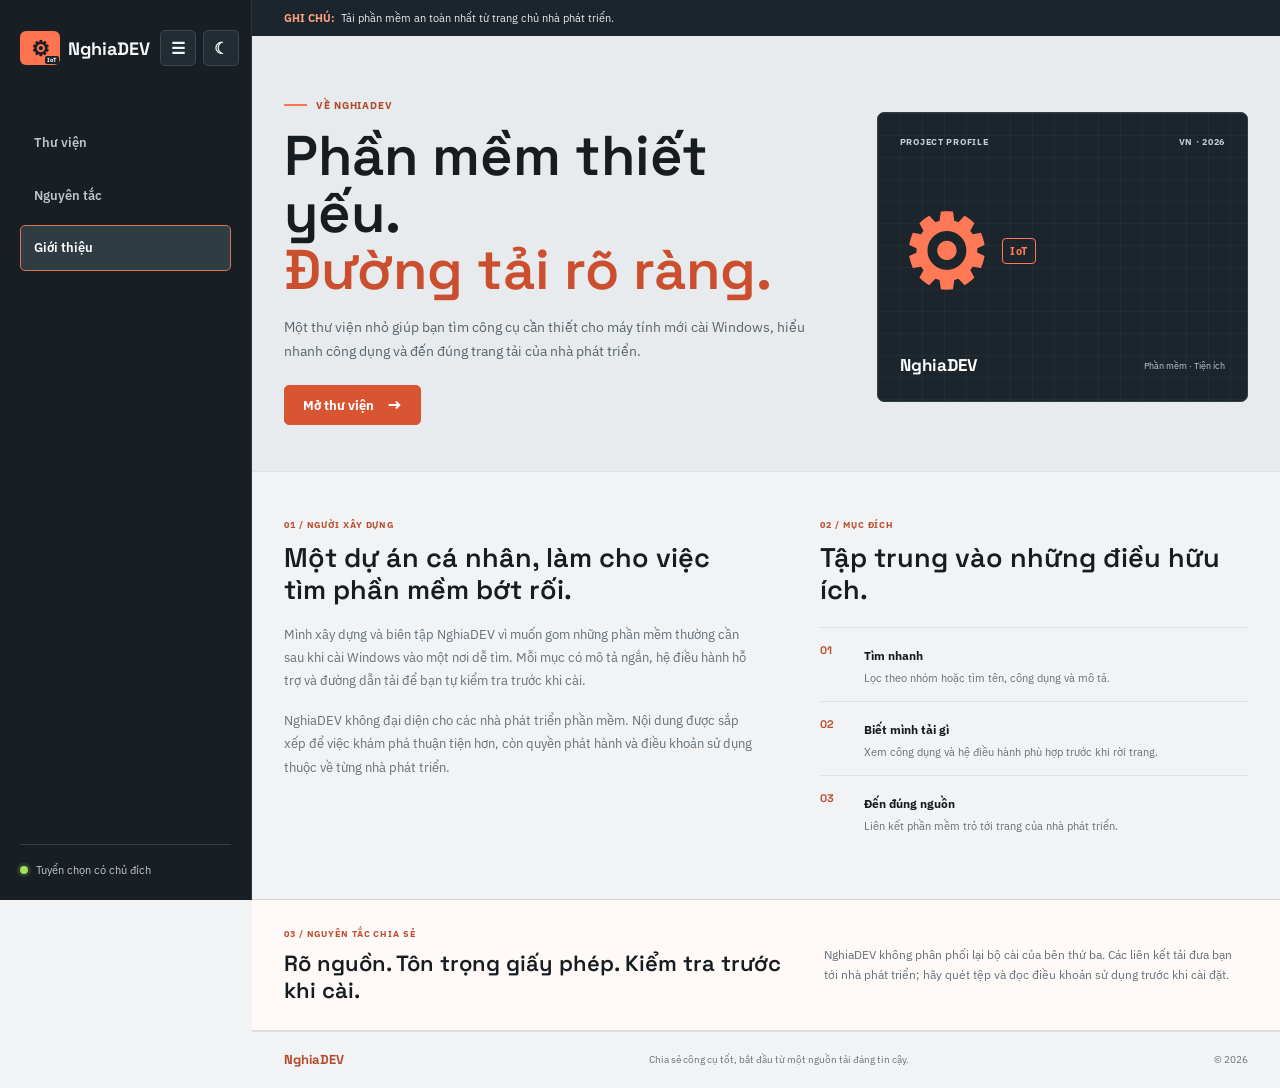
==== about.html @ 6b72adba "Add files via upload" ====
<!doctype html>
<html lang="vi">
<head>
  <meta charset="utf-8">
  <meta name="viewport" content="width=device-width, initial-scale=1">
  <meta name="theme-color" content="#f2f5f7">
  <meta name="description" content="Giới thiệu người xây dựng NghiaDEV, mục đích thư viện và nguyên tắc chia sẻ phần mềm an toàn.">
  <title>Giới thiệu — NghiaDEV</title>
  <link rel="preconnect" href="https://fonts.googleapis.com">
  <link rel="preconnect" href="https://fonts.gstatic.com" crossorigin>
  <link href="https://fonts.googleapis.com/css2?family=IBM+Plex+Sans:wght@400;500;600;700&family=Space+Grotesk:wght@500;600;700&display=swap" rel="stylesheet">
  <link href="https://cdn.jsdelivr.net/npm/bootstrap@5.3.3/dist/css/bootstrap.min.css" rel="stylesheet" integrity="sha384-QWTKZyjpPEjISv5WaRU9OFeRpok6YctnYmDr5pNlyT2bRjXh0JMhjY6hW+ALEwIH" crossorigin="anonymous">
  <link rel="stylesheet" href="style.css">
</head>
<body>
  <div class="topline"><strong>GHI CHÚ:</strong>&nbsp; Tải phần mềm an toàn nhất từ trang chủ nhà phát triển.</div>
  <header class="site-header">
    <div class="wrap header-inner">
      <div class="sidebar-top">
        <a class="brand" href="index.html#top" aria-label="NghiaDEV, về đầu trang"><span class="brand-mark" aria-hidden="true"><span class="brand-gear">⚙</span><span class="brand-iot">IoT</span></span> NghiaDEV</a>
        <div class="header-tools">
          <button class="header-tool nav-toggle" id="nav-toggle" type="button" aria-controls="header-nav" aria-expanded="true" aria-label="Thu gọn menu" title="Thu gọn menu"><span aria-hidden="true">☰</span></button>
          <button class="header-tool theme-toggle" id="theme-toggle" type="button" aria-pressed="false" aria-label="Bật giao diện tối" title="Bật giao diện tối"><span id="theme-icon" aria-hidden="true">☾</span></button>
        </div>
      </div>
      <nav class="header-nav" id="header-nav" aria-label="Điều hướng chính">
        <a href="index.html#thu-vien">Thư viện</a>
        <a href="index.html#nguyen-tac">Nguyên tắc</a>
        <a href="about.html" aria-current="page">Giới thiệu</a>
      </nav>
      <div class="header-note"><span class="status-dot" aria-hidden="true"></span> Tuyển chọn có chủ đích</div>
    </div>
  </header>

  <main class="about-page" id="top">
    <section class="about-hero" aria-labelledby="about-title">
      <div class="wrap about-hero-inner">
        <div>
          <p class="eyebrow">Về NghiaDEV</p>
          <h1 id="about-title">Phần mềm thiết yếu.<br><span>Đường tải rõ ràng.</span></h1>
          <p class="about-lead">Một thư viện nhỏ giúp bạn tìm công cụ cần thiết cho máy tính mới cài Windows, hiểu nhanh công dụng và đến đúng trang tải của nhà phát triển.</p>
          <a class="primary-link about-cta" href="index.html#thu-vien">Mở thư viện <span aria-hidden="true">→</span></a>
        </div>
        <div class="about-poster" aria-label="Hồ sơ dự án NghiaDEV">
          <div class="about-poster-top"><span>PROJECT PROFILE</span><span>VN · 2026</span></div>
          <div class="about-poster-mark" aria-hidden="true"><span>⚙</span><small>IoT</small></div>
          <div class="about-poster-bottom"><strong>NghiaDEV</strong><span>Phần mềm · Tiện ích</span></div>
        </div>
      </div>
    </section>

    <section class="wrap about-content" aria-labelledby="creator-title">
      <div class="about-story">
        <p class="about-kicker">01 / Người xây dựng</p>
        <h2 id="creator-title">Một dự án cá nhân, làm cho việc tìm phần mềm bớt rối.</h2>
        <p>Mình xây dựng và biên tập NghiaDEV vì muốn gom những phần mềm thường cần sau khi cài Windows vào một nơi dễ tìm. Mỗi mục có mô tả ngắn, hệ điều hành hỗ trợ và đường dẫn tải để bạn tự kiểm tra trước khi cài.</p>
        <p>NghiaDEV không đại diện cho các nhà phát triển phần mềm. Nội dung được sắp xếp để việc khám phá thuận tiện hơn, còn quyền phát hành và điều khoản sử dụng thuộc về từng nhà phát triển.</p>
      </div>
      <div class="about-purpose" aria-labelledby="purpose-title">
        <p class="about-kicker">02 / Mục đích</p>
        <h2 id="purpose-title">Tập trung vào những điều hữu ích.</h2>
        <ol class="about-purpose-list">
          <li><span>01</span><div><strong>Tìm nhanh</strong><p>Lọc theo nhóm hoặc tìm tên, công dụng và mô tả.</p></div></li>
          <li><span>02</span><div><strong>Biết mình tải gì</strong><p>Xem công dụng và hệ điều hành phù hợp trước khi rời trang.</p></div></li>
          <li><span>03</span><div><strong>Đến đúng nguồn</strong><p>Liên kết phần mềm trỏ tới trang của nhà phát triển.</p></div></li>
        </ol>
      </div>
    </section>

    <section class="about-principles" aria-label="Nguyên tắc chia sẻ">
      <div class="wrap about-principles-inner">
        <div><p class="about-kicker">03 / Nguyên tắc chia sẻ</p><h2>Rõ nguồn. Tôn trọng giấy phép. Kiểm tra trước khi cài.</h2></div>
        <p>NghiaDEV không phân phối lại bộ cài của bên thứ ba. Các liên kết tải đưa bạn tới nhà phát triển; hãy quét tệp và đọc điều khoản sử dụng trước khi cài đặt.</p>
      </div>
    </section>
  </main>

  <footer class="site-footer"><div class="wrap footer-inner"><span class="footer-brand">NghiaDEV</span><span>Chia sẻ công cụ tốt, bắt đầu từ một nguồn tải đáng tin cậy.</span><span>© 2026</span></div></footer>

  <script src="https://cdn.jsdelivr.net/npm/bootstrap@5.3.3/dist/js/bootstrap.bundle.min.js" integrity="sha384-YvpcrYf0tY3lHB60NNkmXc5s9fDVZLESaAA55NDzOxhy9GkcIdslK1eN7N6jIeHz" crossorigin="anonymous"></script>
  <script>
    const navigation = document.querySelector('#header-nav');
    const navigationToggle = document.querySelector('#nav-toggle');
    const themeToggle = document.querySelector('#theme-toggle');
    const themeIcon = document.querySelector('#theme-icon');

    function setDarkMode(isDark) {
      document.body.classList.toggle('dark-mode', isDark);
      themeToggle.setAttribute('aria-pressed', String(isDark));
      themeToggle.setAttribute('aria-label', isDark ? 'Bật giao diện sáng' : 'Bật giao diện tối');
      themeToggle.title = isDark ? 'Bật giao diện sáng' : 'Bật giao diện tối';
      themeIcon.textContent = isDark ? '☀' : '☾';
      document.querySelector('meta[name="theme-color"]').content = isDark ? '#11181d' : '#f2f5f7';
    }

    try {
      setDarkMode(localStorage.getItem('kho-mem-theme') === 'dark');
    } catch {
      setDarkMode(false);
    }

    themeToggle.addEventListener('click', () => {
      const isDark = !document.body.classList.contains('dark-mode');
      setDarkMode(isDark);
      try {
        localStorage.setItem('kho-mem-theme', isDark ? 'dark' : 'light');
      } catch {
        // Theme switching still works when browser storage is unavailable.
      }
    });

    navigationToggle.addEventListener('click', () => {
      const isExpanded = navigationToggle.getAttribute('aria-expanded') === 'true';
      const nextExpanded = !isExpanded;
      navigationToggle.setAttribute('aria-expanded', String(nextExpanded));
      navigationToggle.setAttribute('aria-label', nextExpanded ? 'Thu gọn menu' : 'Mở menu');
      navigationToggle.title = nextExpanded ? 'Thu gọn menu' : 'Mở menu';

      if (window.matchMedia('(max-width: 760px)').matches) {
        navigation.classList.toggle('is-hidden', !nextExpanded);
      } else {
        document.body.classList.toggle('nav-collapsed', !nextExpanded);
      }
    });
  </script>
</body>
</html>
---- style.css ----
:root {
      color-scheme: light;
      --paper: #f2f5f7;
      --ink: #14212b;
      --muted: #647481;
      --line: #d9e1e7;
      --green: #087f8c;
      --lime: #baf36b;
      --orange: #ff795e;
      --blue: #dceefa;
      --white: #fff;
      --heading: "Space Grotesk", "Trebuchet MS", sans-serif;
      --body: "IBM Plex Sans", "Segoe UI", sans-serif;
    }

    * { box-sizing: border-box; }
    html { scroll-behavior: smooth; }
    body {
      margin: 0;
      background: var(--paper);
      color: var(--ink);
      font-family: var(--body);
      -webkit-font-smoothing: antialiased;
    }
    a { color: inherit; }
    .wrap { width: min(1160px, calc(100% - 48px)); margin-inline: auto; }

    .topline {
      min-height: 34px;
      display: flex;
      align-items: center;
      justify-content: center;
      padding: 6px 16px;
      background: var(--ink);
      color: #edf4f7;
      font-size: 11px;
      letter-spacing: .04em;
      text-align: center;
    }
    .topline strong { color: var(--lime); font-weight: 700; }
    .site-header { border-bottom: 1px solid var(--line); background: rgba(255, 255, 255, .94); }
    .header-inner { min-height: 76px; display: flex; align-items: center; justify-content: space-between; gap: 28px; }
    .brand {
      display: inline-flex;
      align-items: center;
      gap: 10px;
      color: var(--ink);
      font-family: var(--heading);
      font-size: 20px;
      font-weight: 700;
      text-decoration: none;
      white-space: nowrap;
    }
    .brand-mark {
      width: 30px;
      height: 30px;
      display: grid;
      place-items: center;
      border-radius: 5px;
      background: var(--green);
      color: var(--lime);
      font-size: 16px;
      line-height: 1;
    }
    .header-nav { display: flex; align-items: center; gap: 26px; font-size: 13px; font-weight: 600; }
    .header-nav a { text-decoration: none; }
    .header-nav a:hover { color: var(--green); }
    .header-note { display: flex; align-items: center; gap: 8px; color: var(--muted); font-size: 12px; white-space: nowrap; }
    .status-dot { width: 8px; height: 8px; border-radius: 50%; background: #52a477; box-shadow: 0 0 0 3px #52a47720; }

    .hero {
      position: relative;
      overflow: hidden;
      padding: 66px 0 58px;
      border-bottom: 1px solid var(--line);
      background-color: var(--paper);
    }
    .hero-grid { position: relative; display: grid; grid-template-columns: 1.1fr .9fr; align-items: center; gap: 48px; }
    .eyebrow {
      display: inline-flex;
      align-items: center;
      gap: 9px;
      margin-bottom: 18px;
      color: var(--green);
      font-size: 11px;
      font-weight: 700;
      letter-spacing: .12em;
      text-transform: uppercase;
    }
    .eyebrow::before { width: 23px; height: 2px; background: var(--orange); content: ""; }
    h1, h2, h3, p { margin-top: 0; }
    h1 {
      max-width: 610px;
      margin-bottom: 18px;
      font-family: var(--heading);
      font-size: 64px;
      font-weight: 600;
      letter-spacing: 0;
      line-height: .99;
    }
    h1 span { color: var(--green); }
    .hero-copy { max-width: 470px; margin-bottom: 26px; color: #54635a; font-size: 15px; line-height: 1.7; }
    .hero-actions { display: flex; align-items: center; gap: 18px; }
    .primary-link {
      display: inline-flex;
      min-height: 46px;
      align-items: center;
      justify-content: center;
      gap: 13px;
      padding: 0 18px;
      border: 1px solid var(--green);
      border-radius: 4px;
      background: var(--green);
      color: white;
      font-size: 13px;
      font-weight: 700;
      text-decoration: none;
      transition: background .18s ease, transform .18s ease;
    }
    .primary-link:hover { transform: translateY(-2px); background: #10573e; }
    .primary-link span { color: var(--lime); font-size: 17px; }
    .hero-caption { color: var(--muted); font-size: 11px; }
    .hero-art { position: relative; min-height: 270px; overflow: hidden; padding: 24px; border: 1px solid #263844; border-radius: 5px; background: #14212b; background-image: linear-gradient(#ffffff0b 1px, transparent 1px), linear-gradient(90deg, #ffffff0b 1px, transparent 1px); background-size: 24px 24px; color: white; }
    .art-meta { position: relative; z-index: 1; display: flex; align-items: center; justify-content: space-between; color: #e7f4ea; font-size: 10px; font-weight: 600; letter-spacing: .11em; text-transform: uppercase; }
    .art-meta b { color: var(--lime); font-family: var(--heading); font-size: 14px; }
    .art-icons { position: relative; z-index: 1; display: grid; grid-template-columns: repeat(4, 1fr); align-items: center; gap: 13px; margin-top: 49px; }
    .art-icon { aspect-ratio: 1; display: grid; place-items: center; border: 1px solid #d5e2e8; border-radius: 5px; background: #f7fafb; }
    .art-icon img { width: 48%; height: 48%; object-fit: contain; }
    .art-icon:first-child img { filter: brightness(0) invert(1); }
    .art-footer { position: relative; z-index: 1; display: flex; align-items: center; justify-content: space-between; margin-top: 18px; color: #e1eee4; font-size: 11px; }
    .art-footer strong { color: white; font-family: var(--heading); font-size: 13px; }

    .library { padding: 44px 0 64px; }
    .section-heading { display: flex; align-items: end; justify-content: space-between; gap: 22px; margin-bottom: 24px; }
    .section-kicker { margin-bottom: 8px; color: var(--green); font-size: 10px; font-weight: 700; letter-spacing: .12em; text-transform: uppercase; }
    h2 { margin-bottom: 0; font-family: var(--heading); font-size: 30px; font-weight: 600; letter-spacing: 0; }
    .result-count { color: var(--muted); font-size: 12px; white-space: nowrap; }
    .toolbar { display: flex; align-items: center; justify-content: space-between; gap: 20px; padding: 14px 0; border-top: 1px solid var(--line); border-bottom: 1px solid var(--line); }
    .filters { display: flex; flex-wrap: wrap; gap: 6px; }
    .filter-button { min-height: 34px; padding: 0 12px; border: 1px solid transparent; border-radius: 4px; background: transparent; color: #52616d; cursor: pointer; font: 600 11px var(--body); transition: color .16s ease, background .16s ease, border-color .16s ease; }
    .filter-button:hover { border-color: var(--line); color: var(--ink); }
    .filter-button[aria-pressed="true"] { border-color: var(--ink); background: var(--ink); color: white; }
    .search-form { display: flex; width: min(280px, 100%); min-width: 210px; min-height: 38px; border: 1px solid #cbd6cc; border-radius: 3px; background: var(--white); }
    .search-form:focus-within { outline: 2px solid #176a4d30; border-color: var(--green); }
    .search-form input { width: 100%; min-width: 0; padding: 0 11px; border: 0; outline: 0; background: transparent; color: var(--ink); font: 12px var(--body); }
    .search-form input::placeholder { color: #89948d; }
    .search-form button { padding: 0 12px; border: 0; background: transparent; color: var(--green); cursor: pointer; font: 700 11px var(--body); }
    .software-grid { display: grid; grid-template-columns: repeat(4, minmax(0, 1fr)); gap: 12px; margin-top: 20px; }
    .software-card { min-width: 0; display: flex; flex-direction: column; min-height: 228px; padding: 17px; border: 1px solid var(--line); border-radius: 5px; background: var(--white); animation: arrive .35s both; transition: border-color .18s ease, transform .18s ease; }
    .software-card:hover { transform: scale(.97); border-color: #8bbdc4; }
    @keyframes arrive { from { opacity: 0; } to { opacity: 1; } }
    .card-top { display: flex; align-items: flex-start; justify-content: space-between; gap: 10px; }
    .software-icon { width: 44px; height: 44px; display: grid; flex: 0 0 44px; place-items: center; border: 1px solid #e2e8ec; border-radius: 5px; background: #f8fafb; }
    .software-icon img { width: 27px; height: 27px; object-fit: contain; }
    .software-monogram { color: var(--brand-color, var(--green)); font: 700 11px var(--heading); line-height: 1; }
    .category-label { padding: 5px 7px; border-radius: 3px; background: #e5f4f5; color: #126c76; font-size: 9px; font-weight: 700; letter-spacing: .04em; text-transform: uppercase; }
    .software-card h3 { margin: 15px 0 5px; font-family: var(--heading); font-size: 17px; font-weight: 600; }
    .software-card p { margin-bottom: 18px; color: var(--muted); font-size: 11px; line-height: 1.55; }
    .card-bottom { display: flex; align-items: center; justify-content: space-between; gap: 8px; margin-top: auto; padding-top: 12px; border-top: 1px solid var(--line); }
    .platform { color: #7b8780; font-size: 10px; }
    .download-link { display: inline-flex; align-items: center; gap: 6px; color: var(--green); font-size: 11px; font-weight: 700; text-decoration: none; white-space: nowrap; }
    .download-link:hover { color: #0d4d36; text-decoration: underline; text-underline-offset: 3px; }
    .download-link span { font-size: 14px; }
    .empty-state { display: none; padding: 54px 20px; border: 1px solid var(--line); border-top: 0; color: var(--muted); text-align: center; }
    .empty-state strong { display: block; margin-bottom: 7px; color: var(--ink); font-family: var(--heading); font-size: 19px; }
    .source-note { display: flex; align-items: flex-start; gap: 12px; margin-top: 22px; padding: 14px 16px; border: 1px solid var(--line); border-left: 3px solid var(--green); border-radius: 4px; background: #fff; color: var(--muted); font-size: 11px; line-height: 1.6; }
    .source-note strong { color: var(--ink); }
    .site-footer { padding: 22px 0; border-top: 1px solid var(--line); }
    .footer-inner { display: flex; align-items: center; justify-content: space-between; gap: 16px; color: var(--muted); font-size: 10px; }
    .footer-brand { color: var(--ink); font-family: var(--heading); font-size: 13px; font-weight: 700; }

    @media (max-width: 900px) {
      .hero-grid { grid-template-columns: 1fr .8fr; gap: 28px; }
      h1 { font-size: 48px; }
      .hero-art { min-height: 235px; padding: 18px; }
      .art-icons { gap: 8px; margin-top: 42px; }
      .software-grid { grid-template-columns: repeat(2, minmax(0, 1fr)); }
      .toolbar { align-items: flex-start; flex-direction: column; }
      .search-form { width: 100%; }
    }
    @media (max-width: 620px) {
      .wrap { width: min(100% - 32px, 480px); }
      .header-inner { min-height: 64px; gap: 12px; }
      .header-nav { gap: 14px; font-size: 11px; }
      .header-nav a:last-child, .header-note { display: none; }
      .brand { font-size: 18px; }
      .hero { padding: 42px 0 35px; }
      .hero-grid { grid-template-columns: 1fr; gap: 28px; }
      h1 { max-width: 440px; font-size: 42px; }
      .hero-copy { font-size: 13px; }
      .hero-art { min-height: 205px; }
      .art-icons { max-width: 390px; margin-top: 31px; }
      .art-footer { margin-top: 13px; }
      .library { padding: 36px 0 48px; }
      .section-heading { align-items: flex-start; flex-direction: column; gap: 8px; margin-bottom: 18px; }
      h2 { font-size: 26px; }
      .toolbar { gap: 12px; padding: 12px 0; }
      .filters { width: 100%; flex-wrap: nowrap; overflow-x: auto; padding-bottom: 2px; scrollbar-width: thin; }
      .filter-button { flex: 0 0 auto; }
      .software-grid { grid-template-columns: 1fr; margin-top: 14px; }
      .software-card { min-height: 205px; padding: 16px; }
      .source-note { font-size: 10px; }
      .footer-inner { align-items: flex-start; flex-direction: column; gap: 7px; }
    }
    @media (prefers-reduced-motion: reduce) {
      *, *::before, *::after { scroll-behavior: auto !important; animation-duration: .01ms !important; transition-duration: .01ms !important; }
    }

    /* Dashboard catalog redesign */
    :root {
      --paper: #f1f3f4;
      --ink: #171c21;
      --muted: #69737d;
      --line: #dce1e5;
      --green: #f0643a;
      --lime: #d8f268;
      --orange: #ff744f;
      --blue: #dceefa;
      --white: #fff;
    }

    body { background: var(--paper); color: var(--ink); }
    .wrap { width: min(1240px, calc(100% - 64px)); }

    .topline {
      min-height: 36px;
      margin-left: 252px;
      justify-content: flex-start;
      padding-left: 32px;
      background: #1d252c;
      color: #e7edf0;
      font-size: 11px;
      letter-spacing: 0;
    }
    .topline strong { color: #ffa17e; }

    .site-header {
      position: fixed;
      z-index: 20;
      inset: 0 auto 0 0;
      width: 252px;
      height: 100vh;
      padding: 30px 20px 22px;
      border: 0;
      border-right: 1px solid #2b353d;
      background: #171e24;
      color: #f5f7f8;
    }
    .header-inner {
      width: 100%;
      height: 100%;
      min-height: 0;
      margin: 0;
      align-items: stretch;
      flex-direction: column;
      justify-content: flex-start;
      gap: 54px;
    }
    .brand { color: #f5f7f8; font-size: 21px; }
    .brand-mark { width: 34px; height: 34px; border-radius: 6px; background: var(--orange); color: #171e24; }
    .header-nav { display: grid; gap: 7px; font-size: 13px; }
    .header-nav a { padding: 12px 13px; border: 1px solid transparent; border-radius: 5px; color: #bdc6cc; }
    .header-nav a[aria-current="page"] { border-color: #39444c; background: #263139; color: #fff; }
    .header-nav a:hover { background: #263139; color: white; }
    .header-note { margin-top: auto; padding-top: 17px; border-top: 1px solid #344048; color: #c2ccd1; font-size: 11px; white-space: normal; }
    .status-dot { background: #a7df5a; box-shadow: 0 0 0 3px #a7df5a22; }

    main { margin-left: 252px; }
    .hero { padding: 44px 0 38px; border-bottom: 1px solid var(--line); background: #e7ebed; }
    .hero-grid { grid-template-columns: 1.1fr .9fr; gap: 34px; }
    .eyebrow { margin-bottom: 14px; color: #b4482b; font-size: 10px; letter-spacing: .09em; }
    .eyebrow::before { background: var(--orange); }
    h1 { max-width: 620px; margin-bottom: 14px; color: #171c21; font-size: 56px; line-height: 1.02; }
    h1 span { color: #cb4f2f; }
    .hero-copy { max-width: 510px; margin-bottom: 20px; color: #58646d; font-size: 14px; line-height: 1.65; }
    .primary-link { min-height: 42px; border-color: #d95432; border-radius: 5px; background: #d95432; }
    .primary-link:hover { background: #bd4528; }
    .primary-link span { color: #fff; }
    .hero-caption { font-size: 10px; }
    .hero-art {
      min-height: 236px;
      padding: 20px;
      border: 1px solid #323d44;
      border-radius: 7px;
      background: #1d252c;
      background-image: linear-gradient(#ffffff08 1px, transparent 1px), linear-gradient(90deg, #ffffff08 1px, transparent 1px);
      background-size: 22px 22px;
    }
    .art-meta { color: #c4cdd2; font-size: 9px; }
    .art-meta b { color: #ffa17e; }
    .art-icons { gap: 10px; margin-top: 40px; }
    .art-icon { border: 1px solid #dce1e5; border-radius: 6px; background: #f7f8f8; transform: none; }
    .art-icon:nth-child(2), .art-icon:nth-child(3), .art-icon:nth-child(4) { background: #f7f8f8; }
    .art-icon:first-child { background: #d95432; }
    .art-icon:first-child img { filter: brightness(0) invert(1); }
    .art-icon .software-monogram { color: #fff; }
    .art-footer { margin-top: 15px; color: #c4cdd2; font-size: 10px; }
    .art-footer strong { color: #fff; }

    .library { padding: 34px 0 56px; }
    .section-heading { align-items: center; margin-bottom: 19px; }
    .section-kicker { margin-bottom: 5px; color: #bd4e31; font-size: 9px; letter-spacing: .1em; }
    h2 { font-size: 27px; }
    .result-count { padding: 7px 10px; border: 1px solid #d7dde1; border-radius: 4px; background: #fff; color: #59646c; font-size: 11px; }
    .toolbar { align-items: center; gap: 14px; padding: 12px 0; }
    .filters { gap: 5px; }
    .filter-button { min-height: 32px; padding-inline: 10px; border: 1px solid #d9dfe3; border-radius: 4px; background: #fff; color: #56616a; font-size: 10px; }
    .filter-button:hover { border-color: #d77a5e; color: #a44128; }
    .filter-button[aria-pressed="true"] { border-color: #252d33; background: #252d33; color: white; }
    .search-form { width: min(310px, 100%); min-height: 40px; border-color: #d4dce1; border-radius: 5px; }
    .search-form:focus-within { outline-color: #e3704d35; border-color: #d95432; }
    .search-form input { font-size: 12px; }
    .search-form button { color: #b4482b; font-size: 10px; }
    .software-grid { grid-template-columns: repeat(3, minmax(0, 1fr)); gap: 12px; margin-top: 16px; }
    .software-card {
      min-height: 220px;
      padding: 16px;
      border-color: #dce1e5;
      border-radius: 6px;
      box-shadow: 0 1px 1px #1a283008;
      animation: arrive .3s both;
      transition: border-color .18s ease, box-shadow .18s ease, transform .18s ease;
    }
    .software-card:hover { transform: scale(.985); border-color: #e28a6c; box-shadow: 0 8px 24px #1a283015; }
    .software-icon { border-color: #e3e7ea; border-radius: 6px; background: #f3f5f6; }
    .software-monogram { font-size: 10px; }
    .category-label { border-radius: 3px; background: #fbe9e3; color: #a8482c; font-size: 8px; letter-spacing: .03em; }
    .software-card h3 { margin-top: 13px; font-size: 16px; }
    .software-card p { color: #64707a; font-size: 11px; line-height: 1.6; }
    .card-bottom { border-color: #e5e9ec; }
    .platform { color: #7b858d; font-size: 9px; }
    .download-link { color: #bd4e31; font-size: 10px; }
    .download-link:hover { color: #92391f; }
    .empty-state { border-color: #dce1e5; border-radius: 5px; background: #fff; }
    .pagination { display: flex; align-items: center; justify-content: space-between; gap: 14px; margin-top: 18px; }
    .pagination[hidden] { display: none; }
    .pagination-controls, .page-numbers { display: flex; align-items: center; gap: 6px; }
    .pagination button { min-width: 34px; height: 34px; padding: 0 10px; border: 1px solid #d7dde1; border-radius: 4px; background: #fff; color: #4f5b64; cursor: pointer; font: 600 11px var(--body); }
    .pagination button:hover:not(:disabled) { border-color: #d77a5e; color: #a44128; }
    .pagination button:disabled { cursor: default; opacity: .45; }
    .pagination .page-number { min-width: 34px; padding-inline: 0; }
    .pagination .page-number.is-active { border-color: #252d33; background: #252d33; color: #fff; }
    .pagination-summary { color: #69737d; font-size: 10px; }
    .source-note { margin-top: 18px; border: 1px solid #e3d5cf; border-left: 3px solid #d95432; border-radius: 5px; background: #fffaf8; font-size: 10px; }
    .source-note strong { color: #803b28; }
    .site-footer { margin-left: 252px; padding: 18px 0; border-color: #dce1e5; }
    .footer-inner { font-size: 10px; }
    .footer-brand { color: #b4482b; }

    @media (max-width: 1080px) {
      .hero-grid { grid-template-columns: 1fr .8fr; gap: 22px; }
      h1 { font-size: 48px; }
      .software-grid { grid-template-columns: repeat(2, minmax(0, 1fr)); }
      .toolbar { align-items: flex-start; flex-direction: column; }
      .search-form { width: 100%; }
    }
    @media (max-width: 760px) {
      .topline { margin-left: 0; padding-inline: 18px; }
      .site-header { position: relative; width: 100%; height: auto; padding: 12px 0; border-right: 0; border-bottom: 1px solid #2b353d; }
      .header-inner { width: calc(100% - 36px); height: auto; margin-inline: auto; align-items: center; flex-direction: row; gap: 16px; }
      .brand { font-size: 18px; }
      .brand-mark { width: 30px; height: 30px; }
      .header-nav { display: flex; gap: 5px; }
      .header-nav a { padding: 9px 10px; font-size: 11px; }
      .header-nav a:last-child { display: block; }
      .header-note { display: none; }
      main, .site-footer { margin-left: 0; }
      .wrap { width: calc(100% - 36px); }
      .hero { padding: 32px 0; }
      .hero-grid { grid-template-columns: 1fr; gap: 22px; }
      .hero-art { min-height: 195px; }
      .art-icons { max-width: 390px; margin-top: 28px; }
      .library { padding: 28px 0 42px; }
    }
    @media (max-width: 560px) {
      .topline { justify-content: center; padding-inline: 12px; font-size: 10px; }
      .header-inner { align-items: flex-start; flex-direction: column; gap: 10px; }
      .header-nav { width: 100%; }
      .header-nav a { flex: 1; text-align: center; }
      .hero { padding: 30px 0 26px; }
      h1 { font-size: 40px; }
      .hero-copy { font-size: 12px; }
      .hero-actions { align-items: flex-start; flex-direction: column; gap: 10px; }
      .hero-art { min-height: 180px; padding: 16px; }
      .art-icons { gap: 8px; margin-top: 24px; }
      .section-heading { align-items: flex-start; flex-direction: column; gap: 9px; }
      h2 { font-size: 24px; }
      .filters { width: 100%; flex-wrap: nowrap; overflow-x: auto; padding-bottom: 3px; scrollbar-width: thin; }
      .filter-button { flex: 0 0 auto; }
      .software-grid { grid-template-columns: 1fr; }
      .software-card { min-height: 198px; }
      .pagination { align-items: flex-start; flex-direction: column; }
      .footer-inner { align-items: flex-start; flex-direction: column; gap: 7px; }
    }
    @media (prefers-reduced-motion: reduce) {
      .software-card, .software-card:hover { transform: none; }
    }

    .sidebar-top { display: flex; align-items: center; justify-content: space-between; gap: 10px; }
    .header-tools { display: flex; align-items: center; gap: 7px; }
    .header-tool { width: 36px; height: 36px; display: grid; flex: 0 0 36px; place-items: center; padding: 0; border: 1px solid #3b474f; border-radius: 5px; background: #222c33; color: #f2f5f7; cursor: pointer; font: 600 16px var(--body); line-height: 1; transition: background .16s ease, border-color .16s ease, color .16s ease; }
    .header-tool:hover { border-color: #d87554; background: #303c44; color: #ff9a78; }
    .header-tool:focus-visible { outline: 2px solid #ffa17e; outline-offset: 2px; }
    .header-nav.is-hidden { display: none; }
    @media (min-width: 761px) {
      .site-header, main, .site-footer, .topline { transition: width .2s ease, margin-left .2s ease; }
      body.nav-collapsed .site-header { width: 78px; padding-inline: 12px; }
      body.nav-collapsed .topline, body.nav-collapsed main, body.nav-collapsed .site-footer { margin-left: 78px; }
      body.nav-collapsed .header-inner { align-items: center; gap: 28px; }
      body.nav-collapsed .sidebar-top { flex-direction: column; }
      body.nav-collapsed .brand { font-size: 0; }
      body.nav-collapsed .header-tools { flex-direction: column; }
      body.nav-collapsed .header-nav, body.nav-collapsed .header-note { display: none; }
    }
    @media (max-width: 760px) {
      .header-inner { align-items: stretch; flex-direction: column; gap: 10px; }
      .sidebar-top { width: 100%; }
      .header-nav.is-hidden { display: none; }
    }

    body.dark-mode {
      --paper: #11181d;
      --ink: #edf2f4;
      --muted: #a4afb6;
      --line: #303b43;
      --green: #ff7957;
      --white: #1c252b;
      color-scheme: dark;
    }
    body.dark-mode .topline { background: #0d1317; color: #d8e0e4; }
    body.dark-mode .site-header { border-color: #303b43; background: #0f1519; }
    body.dark-mode .header-nav a { color: #bdc8ce; }
    body.dark-mode .header-nav a[aria-current="page"] { border-color: #3b474f; background: #263139; color: #fff; }
    body.dark-mode .header-nav a:hover { background: #263139; color: #fff; }
    body.dark-mode .hero { border-color: var(--line); background: #1b252b; }
    body.dark-mode h1 { color: #f1f4f5; }
    body.dark-mode h1 span { color: #ff8968; }
    body.dark-mode .hero-copy { color: #b5c0c6; }
    body.dark-mode .hero-caption { color: #a6b1b7; }
    body.dark-mode .art-icon { border-color: #d3dce0; background: #eef2f4; }
    body.dark-mode .art-icon:nth-child(2), body.dark-mode .art-icon:nth-child(3), body.dark-mode .art-icon:nth-child(4) { background: #eef2f4; }
    body.dark-mode .result-count, body.dark-mode .filter-button, body.dark-mode .search-form, body.dark-mode .pagination button { border-color: #3a464e; background: #202a30; color: #dbe2e6; }
    body.dark-mode .filter-button[aria-pressed="true"], body.dark-mode .pagination .page-number.is-active { border-color: #ff7957; background: #ff7957; color: #171c21; }
    body.dark-mode .search-form input { color: #edf2f4; }
    body.dark-mode .search-form input::placeholder { color: #8e9ba3; }
    body.dark-mode .software-card { border-color: #303b43; background: #1b242a; color: #edf2f4; box-shadow: 0 1px 1px #0003; }
    body.dark-mode .software-card:hover { border-color: #cf6a4c; box-shadow: 0 8px 24px #0004; }
    body.dark-mode .software-icon { border-color: #3a464e; background: #151d22; }
    body.dark-mode .category-label { background: #482d27; color: #ffad94; }
    body.dark-mode .software-card p, body.dark-mode .platform, body.dark-mode .pagination-summary { color: #aab5bb; }
    body.dark-mode .card-bottom { border-color: #303b43; }
    body.dark-mode .download-link { color: #ff9474; }
    body.dark-mode .download-link:hover { color: #ffc1ae; }
    body.dark-mode .empty-state { border-color: #303b43; background: #1b242a; color: #aab5bb; }
    body.dark-mode .empty-state strong { color: #edf2f4; }
    body.dark-mode .source-note { border-color: #48342e; border-left-color: #ff7957; background: #211c1a; color: #bac3c8; }
    body.dark-mode .source-note strong { color: #ffc0ab; }
    body.dark-mode .site-footer { border-color: #303b43; color: #aab5bb; }
    body.dark-mode .footer-brand { color: #ff9474; }
    body.dark-mode .header-tool { border-color: #3b474f; background: #222c33; color: #f2f5f7; }

    @media (prefers-reduced-motion: reduce) {
      .site-header, main, .site-footer, .topline, .header-tool { transition: none; }
    }

    .hero-art.featured-carousel { min-height: 290px; display: flex; flex-direction: column; justify-content: space-between; gap: 20px; padding: 22px; }
    .featured-slide { display: grid; grid-template-columns: 76px minmax(0, 1fr); align-items: center; gap: 18px; flex: 1; }
    .featured-icon { width: 76px; height: 76px; display: grid; place-items: center; border: 1px solid #dce1e5; border-radius: 8px; background: #f7f8f8; }
    .featured-icon img { width: 42px; height: 42px; object-fit: contain; }
    .featured-icon .software-monogram { font-size: 18px; }
    .featured-category { display: inline-block; margin-bottom: 7px; color: #ff9c7e; font-size: 9px; font-weight: 700; letter-spacing: .08em; text-transform: uppercase; }
    .featured-copy h2 { margin: 0 0 7px; color: #fff; font-size: 22px; line-height: 1.15; }
    .featured-copy p { margin: 0 0 10px; color: #c4cdd2; font-size: 11px; line-height: 1.5; }
    .featured-link { color: #ffa17e; font-size: 10px; font-weight: 700; text-decoration: none; }
    .featured-link:hover { color: #ffd0c0; text-decoration: underline; text-underline-offset: 3px; }
    .featured-footer { display: flex; align-items: center; justify-content: space-between; gap: 16px; }
    .featured-progress { height: 3px; flex: 1; overflow: hidden; border-radius: 2px; background: #ffffff20; }
    .featured-progress span { display: block; width: 0; height: 100%; background: #ff7957; transition: width .2s ease; }
    .carousel-controls { display: flex; gap: 7px; }
    .carousel-button { width: 34px; height: 34px; display: grid; place-items: center; border: 1px solid #ffffff45; border-radius: 5px; background: #ffffff10; color: #fff; cursor: pointer; font: 500 18px var(--body); transition: background .16s ease, border-color .16s ease; }
    .carousel-button:hover { border-color: #ff9c7e; background: #d95432; }
    .carousel-button:focus-visible { outline: 2px solid #ffa17e; outline-offset: 2px; }
    body.dark-mode .featured-icon { border-color: #d3dce0; background: #eef2f4; }
    @media (max-width: 760px) {
      .hero-art.featured-carousel { min-height: 250px; }
    }
    @media (max-width: 560px) {
      .hero-art.featured-carousel { min-height: 235px; padding: 16px; }
      .featured-slide { grid-template-columns: 58px minmax(0, 1fr); gap: 12px; }
      .featured-icon { width: 58px; height: 58px; }
      .featured-icon img { width: 34px; height: 34px; }
      .featured-copy h2 { font-size: 18px; }
    }
    @media (prefers-reduced-motion: reduce) {
      .featured-progress span, .carousel-button { transition: none; }
    }

    .download-link, .featured-link {
      min-height: 34px;
      display: inline-flex;
      align-items: center;
      justify-content: center;
      gap: 8px;
      padding: 0 10px;
      border: 1px solid #e4b8a8;
      border-radius: 5px;
      background: #fff3ef;
      color: #a5452c;
      font-size: 10px;
      font-weight: 700;
      text-decoration: none;
      white-space: nowrap;
      transition: transform .16s ease, border-color .16s ease, background .16s ease, color .16s ease, box-shadow .16s ease;
    }
    .download-link:hover, .featured-link:hover { transform: translateY(-1px); border-color: #d95432; background: #d95432; color: #fff; box-shadow: 0 4px 10px #a53e241f; text-decoration: none; }
    .download-link:focus-visible, .featured-link:focus-visible { outline: 2px solid #d95432; outline-offset: 2px; }
    .featured-link { border-color: #ffffff45; background: #ffffff10; color: #ffa17e; }
    .featured-link:hover { border-color: #ff9c7e; background: #d95432; color: #fff; }
    body.dark-mode .download-link { border-color: #744636; background: #3a2924; color: #ffb298; }
    body.dark-mode .download-link:hover { border-color: #ff7957; background: #ff7957; color: #171c21; }
    body.dark-mode .featured-link { border-color: #ffffff45; background: #ffffff10; color: #ffad94; }
    body.dark-mode .featured-link:hover { border-color: #ff7957; background: #ff7957; color: #171c21; }
    @media (prefers-reduced-motion: reduce) {
      .download-link, .featured-link { transition: none; }
    }

    .about-hero { padding: 52px 0 46px; border-bottom: 1px solid var(--line); background: #e7ebed; }
    .about-hero-inner { display: grid; grid-template-columns: 1.1fr .75fr; align-items: center; gap: 48px; }
    .about-hero h1 { margin-bottom: 18px; }
    .about-lead { max-width: 560px; margin-bottom: 22px; color: #58646d; font-size: 14px; line-height: 1.7; }
    .about-cta { min-height: 40px; }
    .about-poster { min-height: 290px; display: flex; flex-direction: column; justify-content: space-between; padding: 22px; border: 1px solid #323d44; border-radius: 7px; background: #1d252c; background-image: linear-gradient(#ffffff08 1px, transparent 1px), linear-gradient(90deg, #ffffff08 1px, transparent 1px); background-size: 22px 22px; color: #fff; }
    .about-poster-top, .about-poster-bottom { display: flex; align-items: center; justify-content: space-between; gap: 12px; }
    .about-poster-top { color: #c4cdd2; font-size: 9px; font-weight: 700; letter-spacing: .08em; }
    .about-poster-mark { color: #ff7957; font-family: var(--heading); font-size: 120px; font-weight: 700; line-height: .9; }
    .about-poster-bottom strong { font-family: var(--heading); font-size: 17px; }
    .about-poster-bottom span { color: #c4cdd2; font-size: 9px; }
    .about-content { display: grid; grid-template-columns: 1.05fr .95fr; gap: 64px; padding-top: 46px; padding-bottom: 50px; }
    .about-kicker { margin-bottom: 10px; color: #bd4e31; font-size: 9px; font-weight: 700; letter-spacing: .1em; text-transform: uppercase; }
    .about-content h2, .about-principles h2 { max-width: 520px; margin: 0 0 16px; color: var(--ink); font-family: var(--heading); font-size: 27px; line-height: 1.2; }
    .about-story > p:not(.about-kicker) { max-width: 620px; color: #64707a; font-size: 13px; line-height: 1.8; }
    .about-purpose-list { margin: 20px 0 0; padding: 0; list-style: none; }
    .about-purpose-list li { display: grid; grid-template-columns: 32px 1fr; gap: 12px; padding: 14px 0; border-top: 1px solid var(--line); }
    .about-purpose-list li > span { color: #bd4e31; font-family: var(--heading); font-size: 11px; font-weight: 700; }
    .about-purpose-list strong { color: var(--ink); font-size: 12px; }
    .about-purpose-list p { margin: 4px 0 0; color: #64707a; font-size: 11px; line-height: 1.55; }
    .about-principles { padding: 27px 0; border-top: 1px solid #e3d5cf; border-bottom: 1px solid #e3d5cf; background: #fffaf8; }
    .about-principles-inner { display: grid; grid-template-columns: 1fr .85fr; align-items: center; gap: 42px; }
    .about-principles h2 { margin-bottom: 0; font-size: 22px; }
    .about-principles-inner > p { margin: 0; color: #64707a; font-size: 12px; line-height: 1.7; }
    .header-nav a[aria-current="page"] { border-color: #d87554; background: #303c44; color: #fff; }
    body.dark-mode .about-hero { border-color: var(--line); background: #1b252b; }
    body.dark-mode .about-lead, body.dark-mode .about-story > p:not(.about-kicker), body.dark-mode .about-purpose-list p, body.dark-mode .about-principles-inner > p { color: #b5c0c6; }
    body.dark-mode .about-content h2, body.dark-mode .about-principles h2, body.dark-mode .about-purpose-list strong { color: #edf2f4; }
    body.dark-mode .about-purpose-list li { border-color: var(--line); }
    body.dark-mode .about-principles { border-color: #48342e; background: #211c1a; }
    body.dark-mode .header-nav a[aria-current="page"] { border-color: #d87554; background: #303c44; color: #fff; }
    @media (max-width: 1080px) {
      .about-hero-inner { grid-template-columns: 1.1fr .9fr; gap: 28px; }
      .about-content { gap: 36px; }
    }
    @media (max-width: 760px) {
      .about-hero { padding: 32px 0; }
      .about-hero-inner, .about-content, .about-principles-inner { grid-template-columns: 1fr; gap: 28px; }
      .about-poster { min-height: 230px; }
      .about-content { padding-top: 32px; padding-bottom: 36px; }
      .about-principles { padding: 24px 0; }
    }
    @media (max-width: 560px) {
      .about-hero { padding: 30px 0 26px; }
      .about-poster { min-height: 200px; padding: 17px; }
      .about-poster-mark { font-size: 90px; }
      .about-content h2, .about-principles h2 { font-size: 23px; }
      .about-principles-inner { gap: 12px; }
    }

    .brand { gap: 8px; font-size: 18px; }
    .brand-mark { position: relative; width: 40px; height: 34px; display: grid; flex: 0 0 40px; place-items: center; border-radius: 6px; background: var(--orange); color: #171e24; }
    .brand-gear { font-family: "Segoe UI Symbol", var(--body); font-size: 21px; line-height: 1; }
    .brand-iot { position: absolute; right: 1px; bottom: 1px; padding: 1px 2px; border-radius: 2px; background: #171e24; color: #fff; font: 700 6px var(--body); line-height: 1; }
    .about-poster-mark { display: flex; align-items: center; gap: 12px; }
    .about-poster-mark span { font-family: "Segoe UI Symbol", var(--body); font-size: 100px; line-height: .9; }
    .about-poster-mark small { padding: 5px 7px; border: 1px solid #ff7957; border-radius: 4px; color: #ff7957; font: 700 11px var(--body); letter-spacing: .08em; }
    @media (max-width: 560px) {
      .brand-mark { width: 40px; height: 34px; }
      .about-poster-mark span { font-size: 76px; }
    }
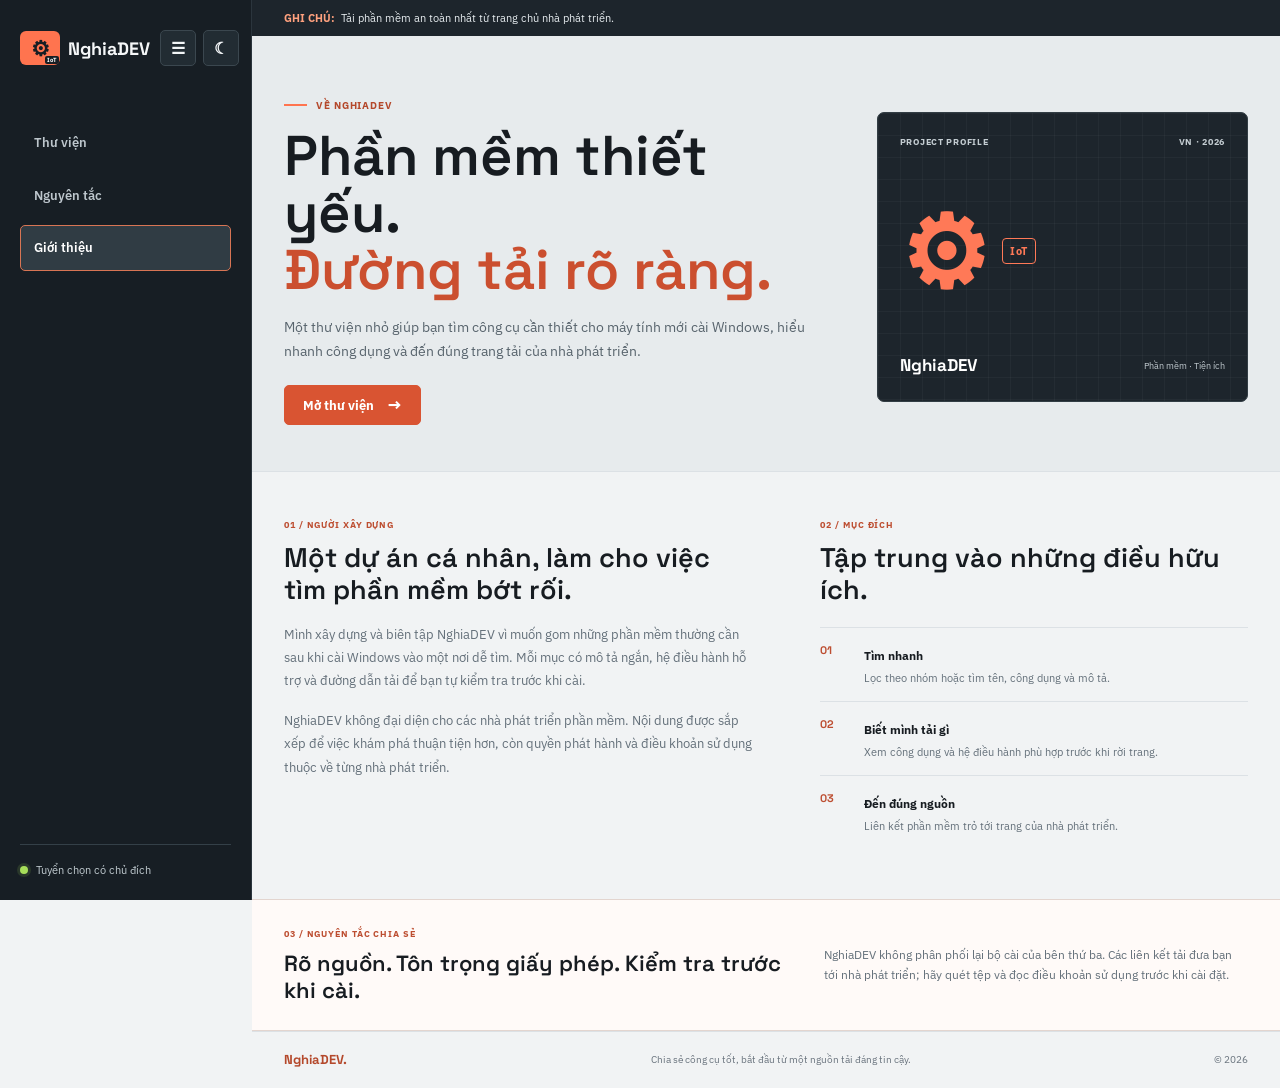
==== commit 2092da0a: "Update Office slide Drive link" ====
--- a/about.html
+++ b/about.html
@@ -75,7 +75,7 @@
     </section>
   </main>
 
-  <footer class="site-footer"><div class="wrap footer-inner"><span class="footer-brand">NghiaDEV</span><span>Chia sẻ công cụ tốt, bắt đầu từ một nguồn tải đáng tin cậy.</span><span>© 2026</span></div></footer>
+  <footer class="site-footer"><div class="wrap footer-inner"><span class="footer-brand">NghiaDEV.</span><span>Chia sẻ công cụ tốt, bắt đầu từ một nguồn tải đáng tin cậy.</span><span>© 2026</span></div></footer>
 
   <script src="https://cdn.jsdelivr.net/npm/bootstrap@5.3.3/dist/js/bootstrap.bundle.min.js" integrity="sha384-YvpcrYf0tY3lHB60NNkmXc5s9fDVZLESaAA55NDzOxhy9GkcIdslK1eN7N6jIeHz" crossorigin="anonymous"></script>
   <script>
